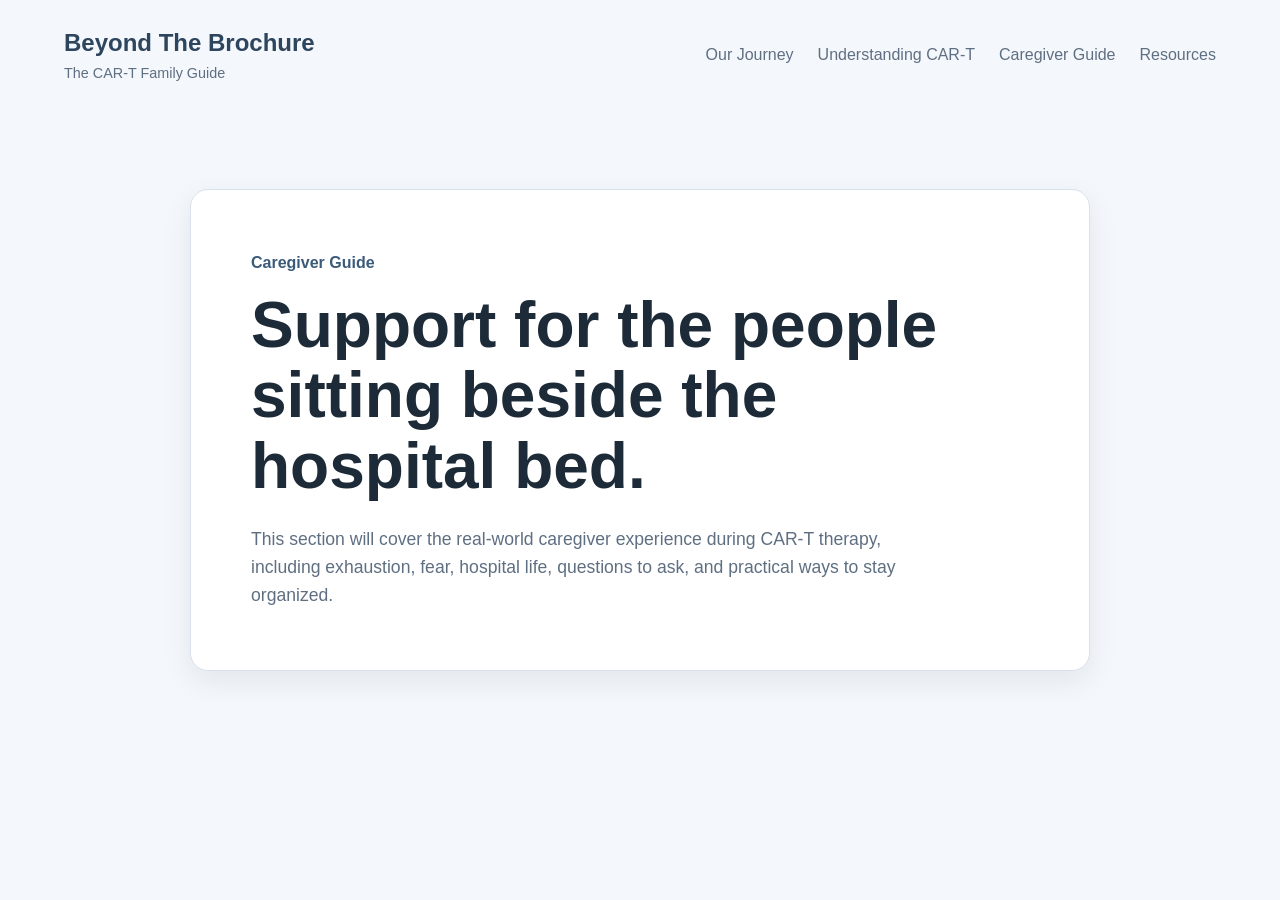
==== caregiver-guide.html @ a95137ea "Add files via upload" ====
<!doctype html>
<html lang="en">
<head>
  <meta charset="utf-8" />
  <meta name="viewport" content="width=device-width, initial-scale=1" />

  <title>Caregiver Guide | Beyond The Brochure</title>

  <link rel="stylesheet" href="assets/css/style.css" />
</head>

<body>

  <header class="site-header">
    <a class="brand" href="index.html">
      <span class="brand-main">Beyond The Brochure</span>
      <span class="brand-sub">The CAR-T Family Guide</span>
    </a>

    <nav class="site-nav">
      <a href="our-journey.html">Our Journey</a>
      <a href="understanding-cart.html">Understanding CAR-T</a>
      <a href="caregiver-guide.html">Caregiver Guide</a>
      <a href="resources.html">Resources</a>
    </nav>
  </header>

  <main>
    <section class="inner-page">
      <div class="inner-page-content">

        <p class="eyebrow">Caregiver Guide</p>

        <h1>Support for the people sitting beside the hospital bed.</h1>

        <p class="inner-lead">
          This section will cover the real-world caregiver experience during CAR-T therapy, including exhaustion, fear, hospital life, questions to ask, and practical ways to stay organized.
        </p>

      </div>
    </section>
  </main>

</body>
</html>
---- assets/css/style.css ----
/* =========================================
   BEYOND THE BROCHURE
   THE CAR-T FAMILY GUIDE
========================================= */

:root{
  --bg: #f4f7fb;
  --surface: #ffffff;
  --text: #1d2a38;
  --muted: #5f6f82;

  --primary: #3b5b7a;
  --primary-dark: #2d455d;

  --border: #d9e2ec;

  --shadow:
    0 10px 30px rgba(20,40,60,0.08);

  --radius: 18px;

  --max-width: 1200px;
}

/* =========================================
   RESET
========================================= */

*{
  margin:0;
  padding:0;
  box-sizing:border-box;
}

html{
  scroll-behavior:smooth;
}

body{
  font-family: Arial, Helvetica, sans-serif;
  background: var(--bg);
  color: var(--text);
  line-height:1.6;
}

/* =========================================
   GLOBAL
========================================= */

a{
  text-decoration:none;
  color:inherit;
}

img{
  max-width:100%;
  display:block;
}

main{
  width:100%;
}

/* =========================================
   HEADER
========================================= */

.site-header{
  width:100%;
  max-width:var(--max-width);

  margin:0 auto;

  display:flex;
  align-items:center;
  justify-content:space-between;

  padding:24px;
}

.brand{
  display:flex;
  flex-direction:column;
}

.brand-main{
  font-size:1.5rem;
  font-weight:700;
  color:var(--primary-dark);
}

.brand-sub{
  font-size:0.9rem;
  color:var(--muted);
}

.site-nav{
  display:flex;
  gap:24px;
}

.site-nav a{
  color:var(--muted);
  transition:0.2s ease;
}

.site-nav a:hover{
  color:var(--primary-dark);
}

/* =========================================
   HERO
========================================= */

.hero{
  width:100%;
  padding:80px 24px;
}

.hero-content{
  max-width:900px;
  margin:0 auto;

  background:var(--surface);

  border:1px solid var(--border);

  border-radius:var(--radius);

  padding:60px;

  box-shadow:var(--shadow);
}

.eyebrow{
  color:var(--primary);
  font-weight:700;
  margin-bottom:14px;
}

.hero h1{
  font-size:clamp(2.5rem, 6vw, 4.5rem);
  line-height:1.1;

  margin-bottom:24px;
}

.hero-text{
  font-size:1.1rem;
  color:var(--muted);

  max-width:700px;

  margin-bottom:36px;
}

/* =========================================
   BUTTONS
========================================= */

.hero-actions{
  display:flex;
  gap:16px;
  flex-wrap:wrap;
}

.btn{
  padding:14px 24px;

  border-radius:999px;

  font-weight:700;

  transition:0.2s ease;
}

.btn.primary{
  background:var(--primary);
  color:white;
}

.btn.primary:hover{
  background:var(--primary-dark);
}

.btn.secondary{
  border:1px solid var(--border);
  background:white;
}

.btn.secondary:hover{
  background:#eef3f8;
}

/* =========================================
   MOBILE
========================================= */

@media (max-width: 900px){

  .site-header{
    flex-direction:column;
    gap:20px;
  }

  .site-nav{
    flex-wrap:wrap;
    justify-content:center;
  }

  .hero-content{
    padding:40px 28px;
  }

  .hero h1{
    font-size:2.6rem;
  }

}
/* =========================================
   FEATURE CARDS
========================================= */

.feature-section{
  width:100%;
  padding:0 24px 100px;
}

.feature-grid{
  width:100%;
  max-width:1200px;

  margin:0 auto;

  display:grid;
  grid-template-columns:repeat(2, 1fr);

  gap:24px;
}

.feature-card{
  background:var(--surface);

  border:1px solid var(--border);

  border-radius:var(--radius);

  padding:36px;

  box-shadow:var(--shadow);

  transition:0.25s ease;
}

.feature-card:hover{
  transform:translateY(-4px);

  border-color:#bfd0e0;
}

.feature-card h3{
  font-size:1.4rem;

  margin-bottom:14px;

  color:var(--primary-dark);
}

.feature-card p{
  color:var(--muted);
}

/* =========================================
   FEATURE CARDS MOBILE
========================================= */

@media (max-width: 900px){

  .feature-grid{
    grid-template-columns:1fr;
  }

}
/* =========================================
   INNER PAGES
========================================= */

.inner-page{
  width:100%;
  padding:80px 24px 120px;
}

.inner-page-content{
  width:100%;
  max-width:900px;

  margin:0 auto;

  background:var(--surface);

  border:1px solid var(--border);

  border-radius:var(--radius);

  padding:60px;

  box-shadow:var(--shadow);
}

.inner-page h1{
  font-size:clamp(2.5rem, 6vw, 4rem);

  line-height:1.1;

  margin-bottom:24px;
}

.inner-lead{
  font-size:1.1rem;

  color:var(--muted);

  max-width:700px;
}

/* =========================================
   INNER PAGE MOBILE
========================================= */

@media (max-width: 900px){

  .inner-page-content{
    padding:40px 28px;
  }

}
/* =========================================
   TIMELINE
========================================= */

.timeline-section{
  width:100%;
  padding:0 24px 120px;
}

.timeline-content{
  width:100%;
  max-width:900px;

  margin:0 auto;
}

.timeline-content h2{
  font-size:clamp(2rem, 5vw, 3rem);

  margin:16px 0 18px;
}

.section-lead{
  color:var(--muted);

  max-width:700px;

  margin-bottom:50px;
}

.timeline-list{
  display:flex;
  flex-direction:column;

  gap:24px;
}

.timeline-item{
  display:flex;
  align-items:flex-start;

  gap:24px;

  background:var(--surface);

  border:1px solid var(--border);

  border-radius:var(--radius);

  padding:30px;

  box-shadow:var(--shadow);
}

.timeline-item span{
  min-width:52px;
  height:52px;

  border-radius:50%;

  background:var(--primary);

  color:white;

  display:flex;
  align-items:center;
  justify-content:center;

  font-weight:700;

  font-size:1.1rem;
}

.timeline-item h3{
  font-size:1.3rem;

  margin-bottom:10px;

  color:var(--primary-dark);
}

.timeline-item p{
  color:var(--muted);
}

/* =========================================
   TIMELINE MOBILE
========================================= */

@media (max-width: 700px){

  .timeline-item{
    flex-direction:column;
  }

}
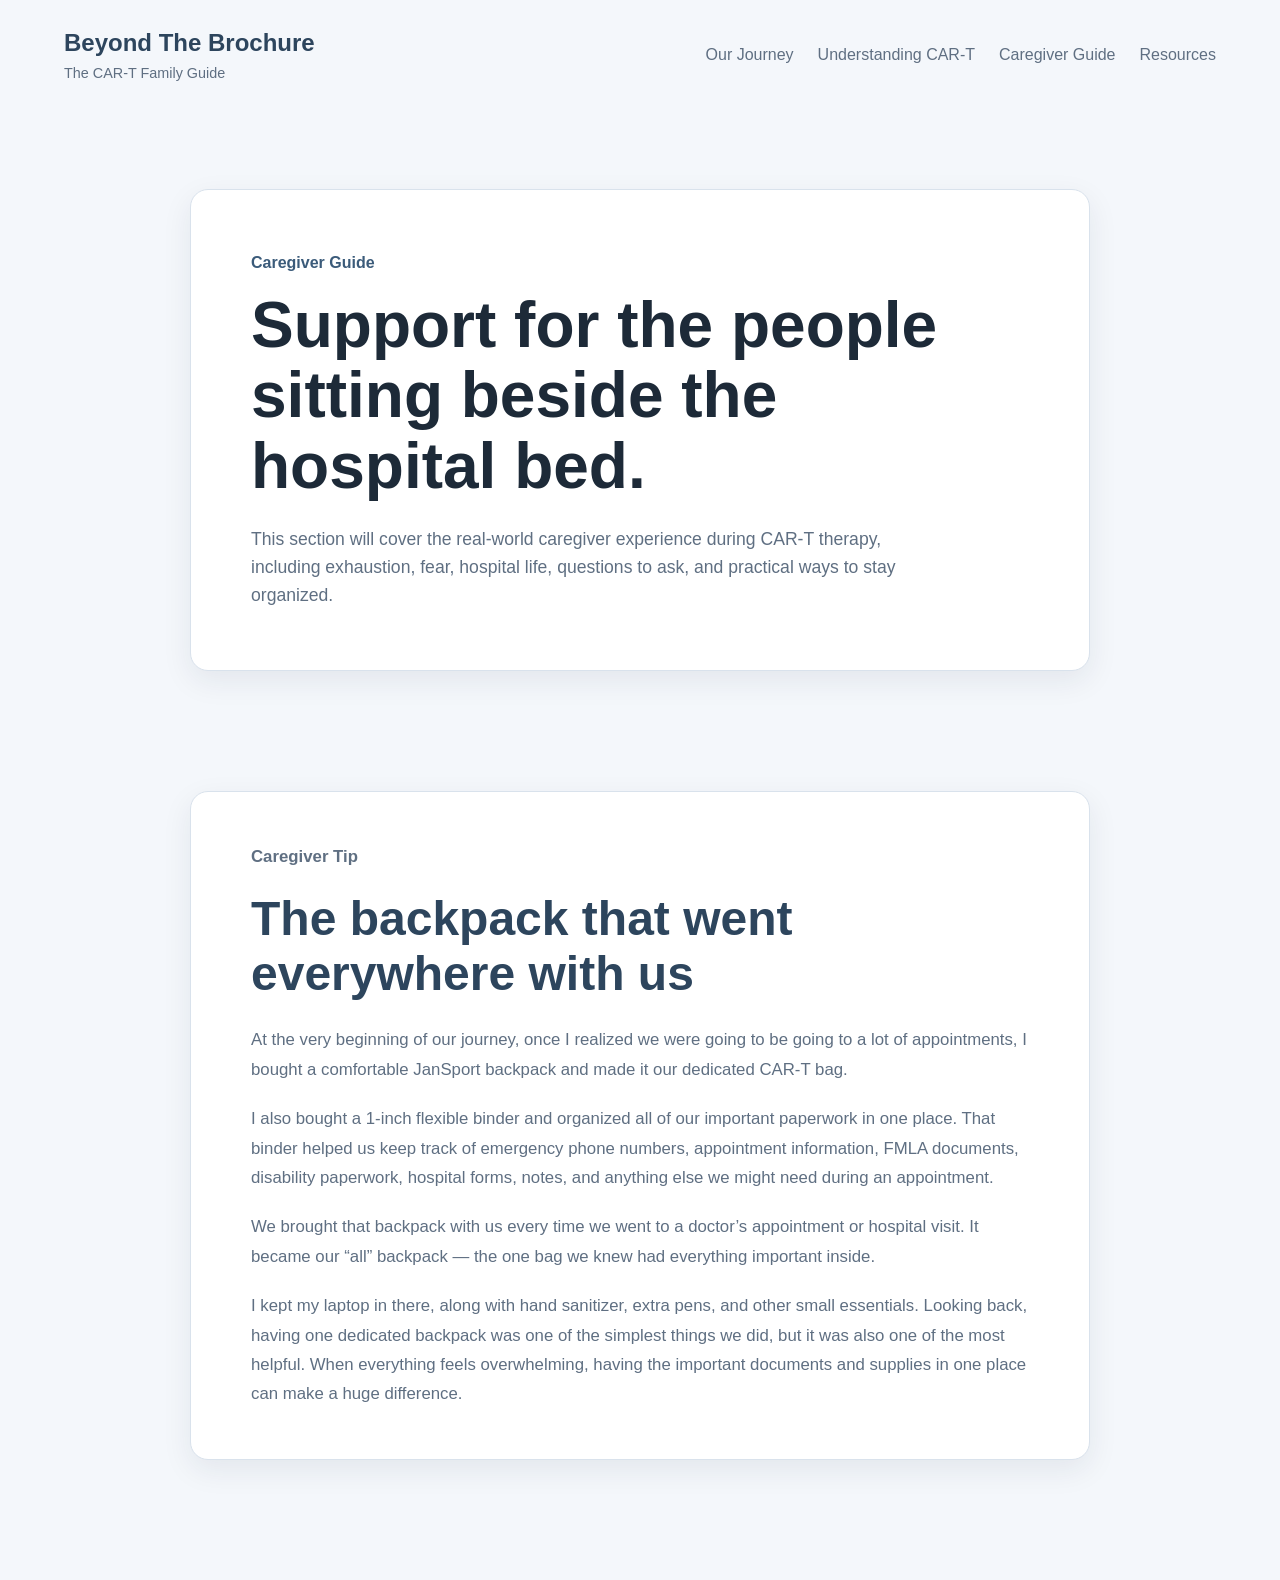
==== commit 247bd912: "go bag" ====
--- a/caregiver-guide.html
+++ b/caregiver-guide.html
@@ -38,6 +38,32 @@
         </p>
 
       </div>
+        </section>
+
+    <section class="caregiver-section" id="go-bag">
+      <div class="caregiver-content">
+
+        <p class="eyebrow">Caregiver Tip</p>
+
+        <h2>The backpack that went everywhere with us</h2>
+
+        <p>
+          At the very beginning of our journey, once I realized we were going to be going to a lot of appointments, I bought a comfortable JanSport backpack and made it our dedicated CAR-T bag.
+        </p>
+
+        <p>
+          I also bought a 1-inch flexible binder and organized all of our important paperwork in one place. That binder helped us keep track of emergency phone numbers, appointment information, FMLA documents, disability paperwork, hospital forms, notes, and anything else we might need during an appointment.
+        </p>
+
+        <p>
+          We brought that backpack with us every time we went to a doctor’s appointment or hospital visit. It became our “all” backpack — the one bag we knew had everything important inside.
+        </p>
+
+        <p>
+          I kept my laptop in there, along with hand sanitizer, extra pens, and other small essentials. Looking back, having one dedicated backpack was one of the simplest things we did, but it was also one of the most helpful. When everything feels overwhelming, having the important documents and supplies in one place can make a huge difference.
+        </p>
+
+      </div>
     </section>
   </main>
 
--- a/assets/css/style.css
+++ b/assets/css/style.css
@@ -155,6 +155,140 @@
 }
 
 /* =========================================
+   HOMEPAGE SIDE NOTES
+========================================= */
+
+.home-note-section{
+  width:100%;
+  padding:0 24px 32px;
+}
+
+.home-note-card{
+  width:100%;
+  max-width:1200px;
+
+  margin:0 auto;
+
+  display:block;
+
+  padding-left:18px;
+
+  border-left:3px solid var(--primary);
+
+  transition:0.2s ease;
+}
+
+.home-note-card:hover{
+  transform:translateX(4px);
+}
+
+.home-note-card .eyebrow{
+  margin-bottom:6px;
+  font-size:0.8rem;
+}
+
+.home-note-card blockquote{
+  max-width:420px;
+
+  color:var(--muted);
+
+  font-size:0.98rem;
+  line-height:1.6;
+
+  font-weight:400;
+
+  margin:0 0 8px;
+}
+
+.home-note-card span{
+  color:var(--primary-dark);
+
+  font-size:0.9rem;
+  font-weight:700;
+}
+
+/* =========================================
+   HOMEPAGE TIMELINE FEATURE
+========================================= */
+
+.timeline-feature{
+  width:100%;
+  padding:0 24px 80px;
+}
+
+.timeline-feature-card{
+  width:100%;
+  max-width:1200px;
+
+  margin:0 auto;
+
+  display:grid;
+  grid-template-columns:0.85fr 1.15fr;
+
+  gap:32px;
+  align-items:center;
+
+  background:var(--surface);
+
+  border:1px solid var(--border);
+
+  border-radius:var(--radius);
+
+  padding:36px;
+
+  box-shadow:var(--shadow);
+}
+
+.timeline-feature-copy h2{
+  font-size:clamp(2rem, 4vw, 3rem);
+
+  line-height:1.1;
+
+  margin-bottom:18px;
+
+  color:var(--primary-dark);
+}
+
+.timeline-feature-copy p{
+  color:var(--muted);
+
+  margin-bottom:28px;
+}
+
+.timeline-preview{
+  display:block;
+}
+
+.timeline-preview img{
+  width:100%;
+
+  border-radius:16px;
+
+  border:1px solid var(--border);
+
+  box-shadow:
+    0 10px 24px rgba(20,40,60,0.12);
+
+  transition:0.25s ease;
+}
+
+.timeline-preview img:hover{
+  transform:translateY(-4px);
+}
+
+.timeline-preview span{
+  display:block;
+
+  margin-top:12px;
+
+  text-align:center;
+
+  color:var(--muted);
+
+  font-size:0.95rem;
+}
+
+/* =========================================
    BUTTONS
 ========================================= */
 
@@ -216,7 +350,13 @@
     font-size:2.6rem;
   }
 
-}
+  .timeline-feature-card{
+    grid-template-columns:1fr;
+
+    padding:28px;
+  }
+}
+
 /* =========================================
    FEATURE CARDS
 ========================================= */
@@ -281,6 +421,7 @@
   }
 
 }
+
 /* =========================================
    INNER PAGES
 ========================================= */
@@ -334,6 +475,69 @@
   }
 
 }
+
+/* =========================================
+   CAREGIVER GUIDE
+========================================= */
+
+.caregiver-section{
+  width:100%;
+  padding:0 24px 120px;
+}
+
+.caregiver-content{
+  width:100%;
+  max-width:900px;
+
+  margin:0 auto;
+
+  background:var(--surface);
+
+  border:1px solid var(--border);
+
+  border-radius:var(--radius);
+
+  padding:50px 60px;
+
+  box-shadow:var(--shadow);
+}
+
+.caregiver-content h2{
+  font-size:clamp(2rem, 5vw, 3rem);
+
+  line-height:1.15;
+
+  margin-bottom:24px;
+
+  color:var(--primary-dark);
+}
+
+.caregiver-content p{
+  color:var(--muted);
+
+  font-size:1.05rem;
+
+  line-height:1.75;
+
+  margin-bottom:20px;
+}
+
+.caregiver-content p:last-child{
+  margin-bottom:0;
+}
+
+/* =========================================
+   CAREGIVER GUIDE MOBILE
+========================================= */
+
+@media (max-width: 900px){
+
+  .caregiver-content{
+    padding:40px 28px;
+  }
+
+}
+
 /* =========================================
    TIMELINE
 ========================================= */
@@ -420,6 +624,109 @@
 }
 
 /* =========================================
+   JOURNEY COLLAPSIBLE PHOTO SECTION
+========================================= */
+
+.journey-photo-details {
+  margin-top: 1rem;
+}
+
+.journey-photo-details summary {
+  display: inline-block;
+  cursor: pointer;
+  color: var(--primary);
+  font-weight: 700;
+  text-decoration: underline;
+  text-underline-offset: 4px;
+  list-style: none;
+}
+
+.journey-photo-details summary::-webkit-details-marker {
+  display: none;
+}
+
+.journey-photo-details summary::before {
+  content: "+ ";
+  text-decoration: none;
+}
+
+.journey-photo-details[open] summary::before {
+  content: "– ";
+}
+
+.journey-photo-details[open] summary {
+  margin-bottom: 1rem;
+}
+
+/* =========================================
+   JOURNEY PHOTO BLOCK
+========================================= */
+
+.journey-photo-block {
+  margin-top: 1rem;
+  padding: 1rem;
+  background: rgba(255, 255, 255, 0.72);
+  border: 1px solid var(--border);
+  border-radius: 18px;
+  box-shadow: var(--shadow);
+}
+
+.journey-photo-intro {
+  margin-bottom: 1rem;
+}
+
+.journey-photo-intro h4 {
+  margin: 0 0 0.35rem;
+  color: var(--text);
+  font-size: 1.05rem;
+}
+
+.journey-photo-intro p {
+  margin: 0;
+  color: var(--muted);
+  font-size: 0.95rem;
+  line-height: 1.6;
+}
+
+.journey-photo-grid {
+  display: grid;
+  grid-template-columns: repeat(4, 1fr);
+  gap: 0.85rem;
+}
+
+.journey-photo-grid figure {
+  margin: 0;
+}
+
+.journey-photo-grid img {
+  width: 100%;
+  aspect-ratio: 4 / 3;
+  object-fit: cover;
+  display: block;
+  border-radius: 14px;
+  border: 1px solid var(--border);
+}
+
+.journey-photo-grid figcaption {
+  margin-top: 0.45rem;
+  font-size: 0.78rem;
+  line-height: 1.4;
+  color: var(--muted);
+}
+
+@media (max-width: 900px) {
+  .journey-photo-grid {
+    grid-template-columns: repeat(2, 1fr);
+  }
+}
+
+@media (max-width: 520px) {
+  .journey-photo-grid {
+    grid-template-columns: 1fr;
+  }
+}
+
+/* =========================================
    TIMELINE MOBILE
 ========================================= */
 
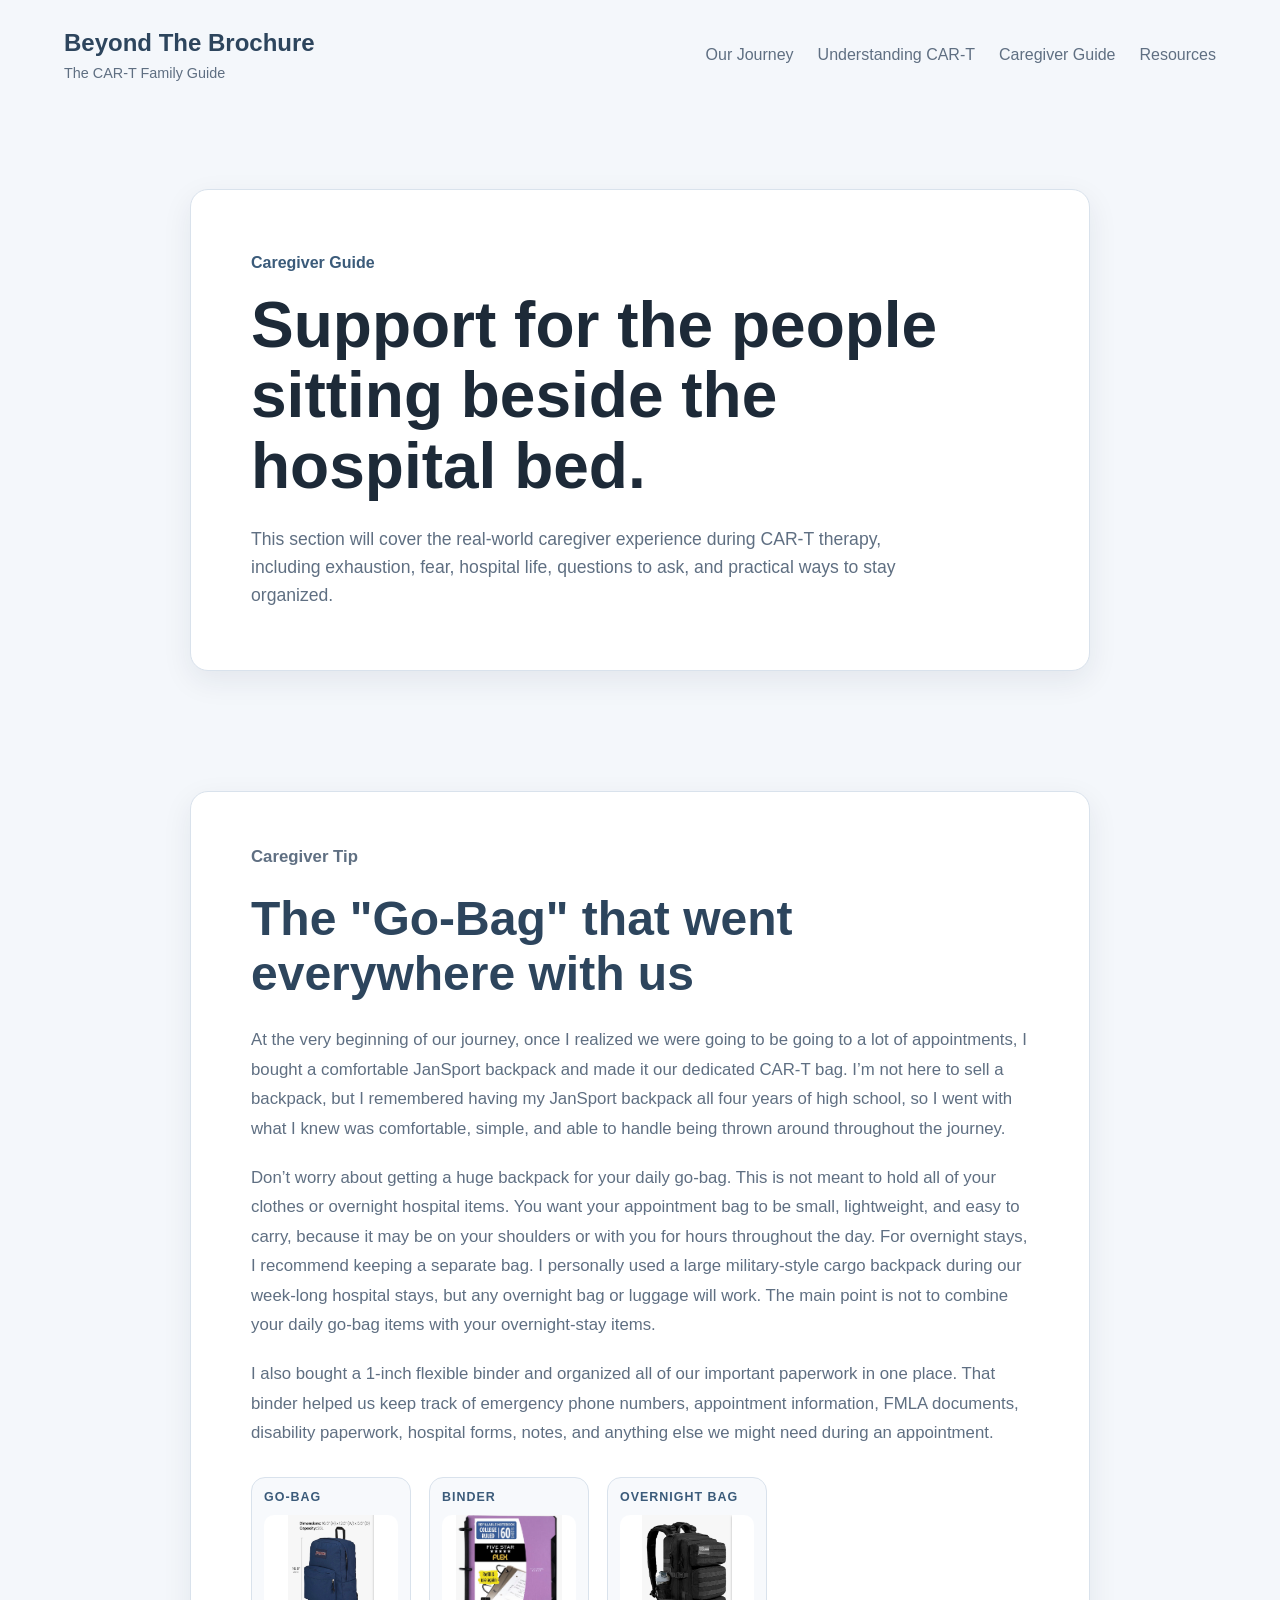
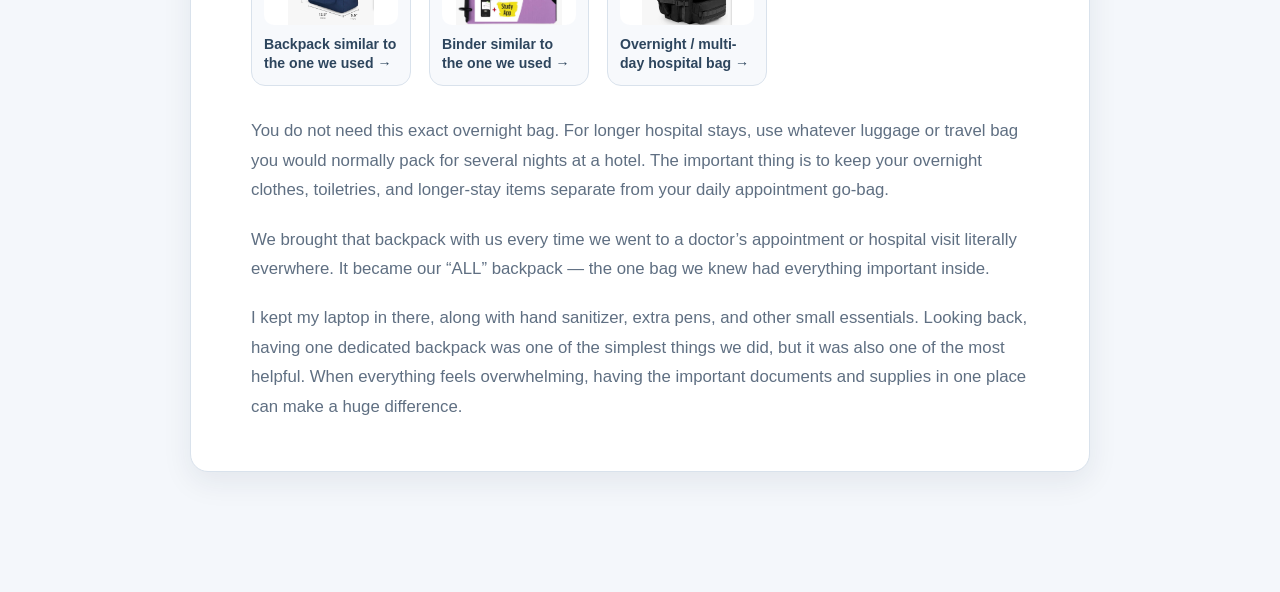
==== commit 57369418: "caregiver items" ====
--- a/caregiver-guide.html
+++ b/caregiver-guide.html
@@ -45,18 +45,56 @@
 
         <p class="eyebrow">Caregiver Tip</p>
 
-        <h2>The backpack that went everywhere with us</h2>
+        <h2>The "Go-Bag" that went everywhere with us</h2>
 
         <p>
-          At the very beginning of our journey, once I realized we were going to be going to a lot of appointments, I bought a comfortable JanSport backpack and made it our dedicated CAR-T bag.
-        </p>
+  At the very beginning of our journey, once I realized we were going to be going to a lot of appointments, I bought a comfortable JanSport backpack and made it our dedicated CAR-T bag. I’m not here to sell a backpack, but I remembered having my JanSport backpack all four years of high school, so I went with what I knew was comfortable, simple, and able to handle being thrown around throughout the journey.
+</p>
+
+<p>
+  Don’t worry about getting a huge backpack for your daily go-bag. This is not meant to hold all of your clothes or overnight hospital items. You want your appointment bag to be small, lightweight, and easy to carry, because it may be on your shoulders or with you for hours throughout the day. For overnight stays, I recommend keeping a separate bag. I personally used a large military-style cargo backpack during our week-long hospital stays, but any overnight bag or luggage will work. The main point is not to combine your daily go-bag items with your overnight-stay items.
+</p>
 
         <p>
-          I also bought a 1-inch flexible binder and organized all of our important paperwork in one place. That binder helped us keep track of emergency phone numbers, appointment information, FMLA documents, disability paperwork, hospital forms, notes, and anything else we might need during an appointment.
-        </p>
+  I also bought a 1-inch flexible binder and organized all of our important paperwork in one place. That binder helped us keep track of emergency phone numbers, appointment information, FMLA documents, disability paperwork, hospital forms, notes, and anything else we might need during an appointment.
+</p>
 
+<div class="caregiver-product-links">
+
+  <a class="caregiver-product-card" href="https://www.amazon.com/dp/B083QSNNTW" target="_blank" rel="nofollow sponsored noopener">
+    <strong class="caregiver-card-label">Go-Bag</strong>
+    <img 
+      src="assets/img/caregiver/go-bag-backpack.jpg" 
+      alt="JanSport backpack similar to the one we used as our CAR-T appointment go bag"
+    >
+    <span>Backpack similar to the one we used →</span>
+  </a>
+
+  <a class="caregiver-product-card" href="https://a.co/d/0fXT4ddG" target="_blank" rel="nofollow sponsored noopener">
+    <strong class="caregiver-card-label">Binder</strong>
+    <img 
+      src="assets/img/caregiver/go-bag-binder.jpg" 
+      alt="1-inch flexible binder similar to the one we used to organize CAR-T paperwork"
+    >
+    <span>Binder similar to the one we used →</span>
+  </a>
+
+  <a class="caregiver-product-card" href="https://a.co/d/0e8Q7DPk" target="_blank" rel="nofollow sponsored noopener">
+    <strong class="caregiver-card-label">Overnight Bag</strong>
+    <img 
+      src="assets/img/caregiver/overnight-bag.jpg" 
+      alt="Large overnight or multi-day bag for longer CAR-T hospital stays"
+    >
+    <span>Overnight / multi-day hospital bag →</span>
+  </a>
+
+</div>
+
+<p class="caregiver-note">
+  You do not need this exact overnight bag. For longer hospital stays, use whatever luggage or travel bag you would normally pack for several nights at a hotel. The important thing is to keep your overnight clothes, toiletries, and longer-stay items separate from your daily appointment go-bag.
+</p>
         <p>
-          We brought that backpack with us every time we went to a doctor’s appointment or hospital visit. It became our “all” backpack — the one bag we knew had everything important inside.
+          We brought that backpack with us every time we went to a doctor’s appointment or hospital visit literally everwhere. It became our “ALL” backpack — the one bag we knew had everything important inside.
         </p>
 
         <p>
--- a/assets/css/style.css
+++ b/assets/css/style.css
@@ -524,6 +524,67 @@
 
 .caregiver-content p:last-child{
   margin-bottom:0;
+}
+.caregiver-product-links{
+  display:flex;
+  gap:18px;
+  flex-wrap:wrap;
+
+  margin:30px 0;
+}
+
+.caregiver-product-card{
+  width:160px;
+
+  display:block;
+
+  background:#f7f9fc;
+
+  border:1px solid var(--border);
+  border-radius:14px;
+
+  padding:12px;
+
+  transition:0.2s ease;
+}
+.caregiver-card-label{
+  display:block;
+  margin-bottom:10px;
+
+  color:var(--primary);
+
+  font-size:0.78rem;
+  font-weight:800;
+  letter-spacing:0.08em;
+  text-transform:uppercase;
+  line-height:1.2;
+}
+.caregiver-product-card:hover{
+  transform:translateY(-3px);
+  border-color:#bfd0e0;
+}
+
+.caregiver-product-card img{
+  width:100%;
+  height:110px;
+
+  object-fit:contain;
+
+  background:white;
+
+  border-radius:10px;
+
+  margin-bottom:10px;
+}
+
+.caregiver-product-card span{
+  display:block;
+
+  color:var(--primary-dark);
+
+  font-size:0.88rem;
+  font-weight:700;
+  line-height:1.35;
 }
 
 /* =========================================
